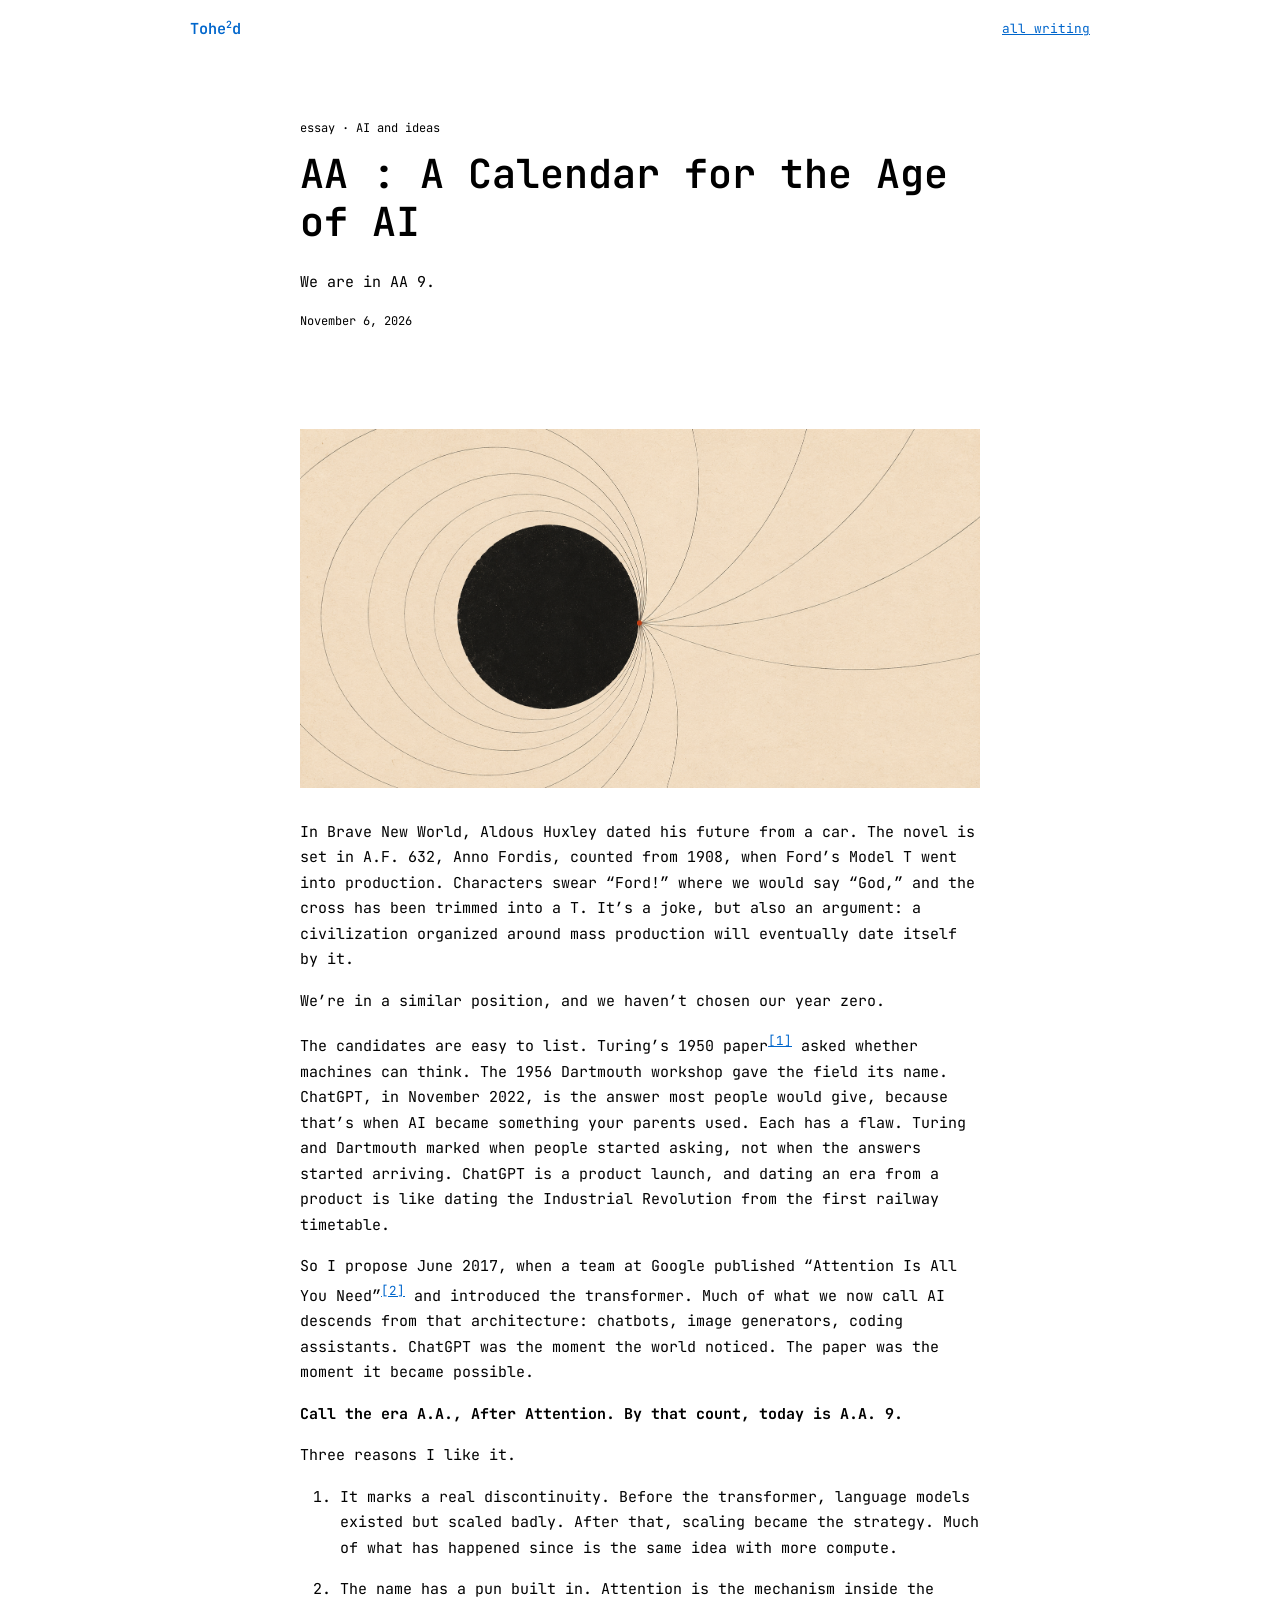
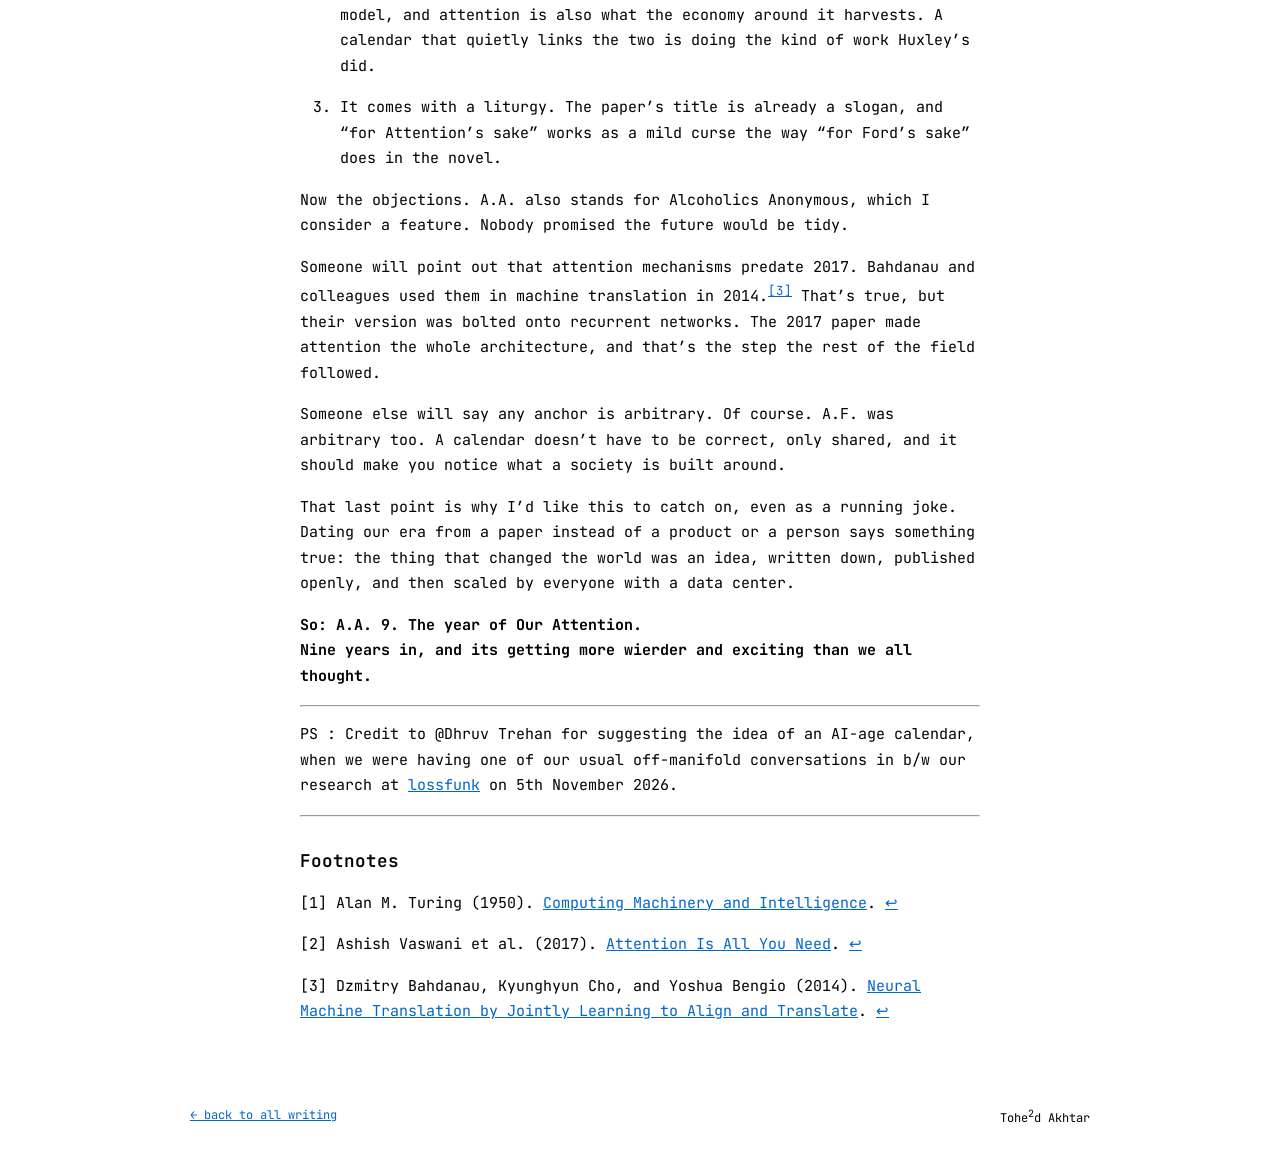
==== posts/aa-a-calendar-for-the-age-of-ai.html @ 62574675 "Add AA calendar blog post with cover and paper citations" ====
<!DOCTYPE html>
<html lang="en">
<head>
    <meta charset="UTF-8">
    <meta name="viewport" content="width=device-width, initial-scale=1">
    <meta name="description" content="We are in AA 9.">
    
    <title>AA : A Calendar for the Age of AI — Tohe²d Akhtar</title>
    <link rel="icon" type="image/png" sizes="32x32" href="../assets/logo/favicon.png">
    <link rel="apple-touch-icon" sizes="180x180" href="../assets/logo/apple-touch-icon.png">
    <link rel="preconnect" href="https://fonts.googleapis.com">
    <link rel="preconnect" href="https://fonts.gstatic.com" crossorigin>
    <link href="https://fonts.googleapis.com/css2?family=JetBrains+Mono:wght@300;400;500;600&display=swap" rel="stylesheet">
    <link rel="stylesheet" href="../css/portfolio.css">
    <link rel="stylesheet" href="../css/post.css">
</head>
<body>
    <header class="post-site-header">
        <a class="site-name" href="../index.html" aria-label="Tohe squared d Akhtar home">Tohe<sup>2</sup>d</a>
        <a href="../index.html#blog">all writing</a>
    </header>
    <main class="blog-post">
        <header class="post-header">
            <p class="post-label">essay · AI and ideas</p>
            <h1>AA : A Calendar for the Age of AI</h1>
            <p class="post-description">We are in AA 9.</p>
            <time datetime="2026-11-06">November 6, 2026</time>
        </header>
        <article class="post-content">
<p><img src="../assets/images/nine-orbits-one-point.png" alt="Nine Orbits, One Point"></p>
<p>In Brave New World, Aldous Huxley dated his future from a car. The novel is set in A.F. 632, Anno Fordis, counted from 1908, when Ford’s Model T went into production. Characters swear “Ford!” where we would say “God,” and the cross has been trimmed into a T. It’s a joke, but also an argument: a civilization organized around mass production will eventually date itself by it.</p>
<p>We’re in a similar position, and we haven’t chosen our year zero.</p>
<p>The candidates are easy to list. Turing’s 1950 paper<sup><a href="#fn-1" id="ref-1" aria-label="Footnote 1">[1]</a></sup> asked whether machines can think. The 1956 Dartmouth workshop gave the field its name. ChatGPT, in November 2022, is the answer most people would give, because that’s when AI became something your parents used. Each has a flaw. Turing and Dartmouth marked when people started asking, not when the answers started arriving. ChatGPT is a product launch, and dating an era from a product is like dating the Industrial Revolution from the first railway timetable.</p>
<p>So I propose June 2017, when a team at Google published “Attention Is All You Need”<sup><a href="#fn-2" id="ref-2" aria-label="Footnote 2">[2]</a></sup> and introduced the transformer. Much of what we now call AI descends from that architecture: chatbots, image generators, coding assistants. ChatGPT was the moment the world noticed. The paper was the moment it became possible.</p>
<p><strong>Call the era A.A., After Attention. By that count, today is A.A. 9.</strong></p>
<p>Three reasons I like it.</p>
<ol>
<li><p>It marks a real discontinuity. Before the transformer, language models existed but scaled badly. After that, scaling became the strategy. Much of what has happened since is the same idea with more compute.</p>
</li>
<li><p>The name has a pun built in. Attention is the mechanism inside the model, and attention is also what the economy around it harvests. A calendar that quietly links the two is doing the kind of work Huxley’s did.</p>
</li>
<li><p>It comes with a liturgy. The paper’s title is already a slogan, and “for Attention’s sake” works as a mild curse the way “for Ford’s sake” does in the novel.</p>
</li>
</ol>
<p>Now the objections. A.A. also stands for Alcoholics Anonymous, which I consider a feature. Nobody promised the future would be tidy.</p>
<p>Someone will point out that attention mechanisms predate 2017. Bahdanau and colleagues used them in machine translation in 2014.<sup><a href="#fn-3" id="ref-3" aria-label="Footnote 3">[3]</a></sup> That’s true, but their version was bolted onto recurrent networks. The 2017 paper made attention the whole architecture, and that’s the step the rest of the field followed.</p>
<p>Someone else will say any anchor is arbitrary. Of course. A.F. was arbitrary too. A calendar doesn’t have to be correct, only shared, and it should make you notice what a society is built around.</p>
<p>That last point is why I’d like this to catch on, even as a running joke. Dating our era from a paper instead of a product or a person says something true: the thing that changed the world was an idea, written down, published openly, and then scaled by everyone with a data center.</p>
<p><strong>So: A.A. 9. The year of Our Attention.</strong><br><strong>Nine years in, and its getting more wierder and exciting than we all thought.</strong></p>
<hr>
<p>PS : Credit to @Dhruv Trehan for suggesting the idea of an AI-age calendar, when we were having one of our usual off-manifold conversations in b/w our research at <a href="https://lossfunk.com">lossfunk</a> on 5th November 2026.</p>
<hr>
<h3>Footnotes</h3>
<p id="fn-1">[1] Alan M. Turing (1950). <a href="https://doi.org/10.1093/mind/LIX.236.433">Computing Machinery and Intelligence</a>. <a href="#ref-1" aria-label="Back to citation 1">↩</a></p>

<p id="fn-2">[2] Ashish Vaswani et al. (2017). <a href="https://arxiv.org/abs/1706.03762">Attention Is All You Need</a>. <a href="#ref-2" aria-label="Back to citation 2">↩</a></p>

<p id="fn-3">[3] Dzmitry Bahdanau, Kyunghyun Cho, and Yoshua Bengio (2014). <a href="https://arxiv.org/abs/1409.0473">Neural Machine Translation by Jointly Learning to Align and Translate</a>. <a href="#ref-3" aria-label="Back to citation 3">↩</a></p>

        </article>
    </main>
    <footer class="post-footer">
        <a href="../index.html#blog">← back to all writing</a>
        <span>Tohe<sup>2</sup>d Akhtar</span>
    </footer>
</body>
</html>
---- css/portfolio.css ----
:root { --mono: "JetBrains Mono", monospace; }
* { box-sizing: border-box; }
html { scroll-behavior: smooth; scroll-padding-top: 5rem; }
body { margin: 0; font: 400 15px/1.7 var(--mono); }
a, a:visited { color: #06c; }
button { font: inherit; }
img { max-width: 100%; }
.skip-link { position: fixed; top: 1rem; left: 1rem; z-index: 20; transform: translateY(-200%); }
.skip-link:focus { transform: translateY(0); }
.site-header, .paper-container, .site-footer { width: min(1080px, calc(100% - 48px)); margin-inline: auto; }
.site-header { position: sticky; top: 0; z-index: 10; display: flex; align-items: center; gap: 1rem; padding: 12px 0; background: Canvas; }
.site-brand { display: flex; align-items: center; gap: .6rem; white-space: nowrap; }
.site-name { font-size: .95rem; font-weight: 600; text-decoration: none; white-space: nowrap; }
.site-name sup { font-size: .65em; }
.top-nav { display: flex; gap: .8rem; margin-left: auto; }
.nav-item { font: 500 .8rem var(--mono); }
.paper-container { min-height: calc(100vh - 130px); padding: 32px 0 48px; }
.content-area { width: 100%; max-width: 680px; margin-inline: auto; outline: none; }
.page-meta { display: flex; justify-content: space-between; padding-bottom: 1rem; font-size: .7rem; }
#content { overflow-wrap: anywhere; }
#content h3 { margin: 2rem 0 1rem; font: 600 1.8rem/1.3 var(--mono); }
#content > p { margin: 0 0 1.2rem; }
#content h4, .experience-title { margin-bottom: .8rem; font-size: 1.1rem; font-weight: 600; }
.experience, .profile-section { margin-top: 2.5rem; }
.experience-list, .achievement-list { padding-left: 1.2rem; }
.experience-item { padding-bottom: 1rem; }
.experience-row { display: flex; justify-content: space-between; flex-wrap: wrap; gap: .25rem 1rem; }
.experience-role { font-weight: 600; }
.experience-date, .experience-location, .research-status, .post-list time { font-size: .75rem; }
#content[data-section="research"] > ul > li { margin-bottom: 1.5rem; }
#content[data-section="research"] > ul > li:last-child { margin-bottom: 0; }
.post-list p { margin: .35rem 0; }
.post-list > li { margin-bottom: 1.5rem; }
.about-ship { display: block; width: min(100%, 480px); aspect-ratio: 16 / 9; height: auto; object-fit: cover; margin-top: 2rem; }
.site-footer { display: flex; justify-content: space-between; flex-wrap: wrap; gap: 1rem; padding: 1rem 0; font-size: .7rem; }
.site-footer sup { font-size: .5em; }
@media (max-width: 680px) {
  .site-header, .paper-container, .site-footer { width: calc(100% - 32px); }
  .site-header { flex-wrap: wrap; gap: .5rem; }
  .top-nav { order: 3; width: 100%; justify-content: space-between; margin-left: 0; }
  .nav-item { font-size: .7rem; }
  .paper-container { padding-top: 1.5rem; }
  .experience-row { flex-direction: column; }
}
@media (prefers-reduced-motion: reduce) { html { scroll-behavior: auto; } }
@media print { .site-header, .site-footer { display: none; } .paper-container { width: 100%; padding: 0; } }
---- css/post.css ----
.post-site-header, .post-footer { width: min(900px, calc(100% - 48px)); margin-inline: auto; }
.post-site-header { display: flex; align-items: center; padding: 1rem 0; font-size: .8rem; }
.post-site-header > a:not(.site-name) { margin-left: auto; }
.blog-post { width: min(900px, calc(100% - 48px)); margin-inline: auto; padding: 3rem 0; }
.post-header, .post-content { max-width: 680px; margin-inline: auto; }
.post-header { padding-bottom: 2rem; }
.post-label, .post-header time { font-size: .75rem; }
.post-header h1 { margin: 0; font: 600 clamp(1.8rem, 4vw, 2.5rem)/1.2 var(--mono); }
.post-description { margin: 1.5rem 0 .75rem; }
.post-content { padding-top: 2rem; }
.post-content h2 { margin: 2.5rem 0 1rem; font: 600 1.4rem/1.3 var(--mono); }
.post-content h3 { margin-top: 2rem; font: 600 1.1rem/1.4 var(--mono); }
.post-content p, .post-content li { margin-bottom: 1rem; }
.post-content pre { max-width: 100%; overflow-x: auto; }
.post-content code { font: .9em var(--mono); }
.post-content img { display: block; max-width: 100%; height: auto; margin: 2rem auto; }
.post-footer { display: flex; justify-content: space-between; gap: 1rem; padding: 1rem 0 2rem; font-size: .75rem; }
@media (max-width: 540px) {
  .post-site-header, .post-footer, .blog-post { width: calc(100% - 32px); }
  .blog-post { padding: 2.5rem 0; }
}
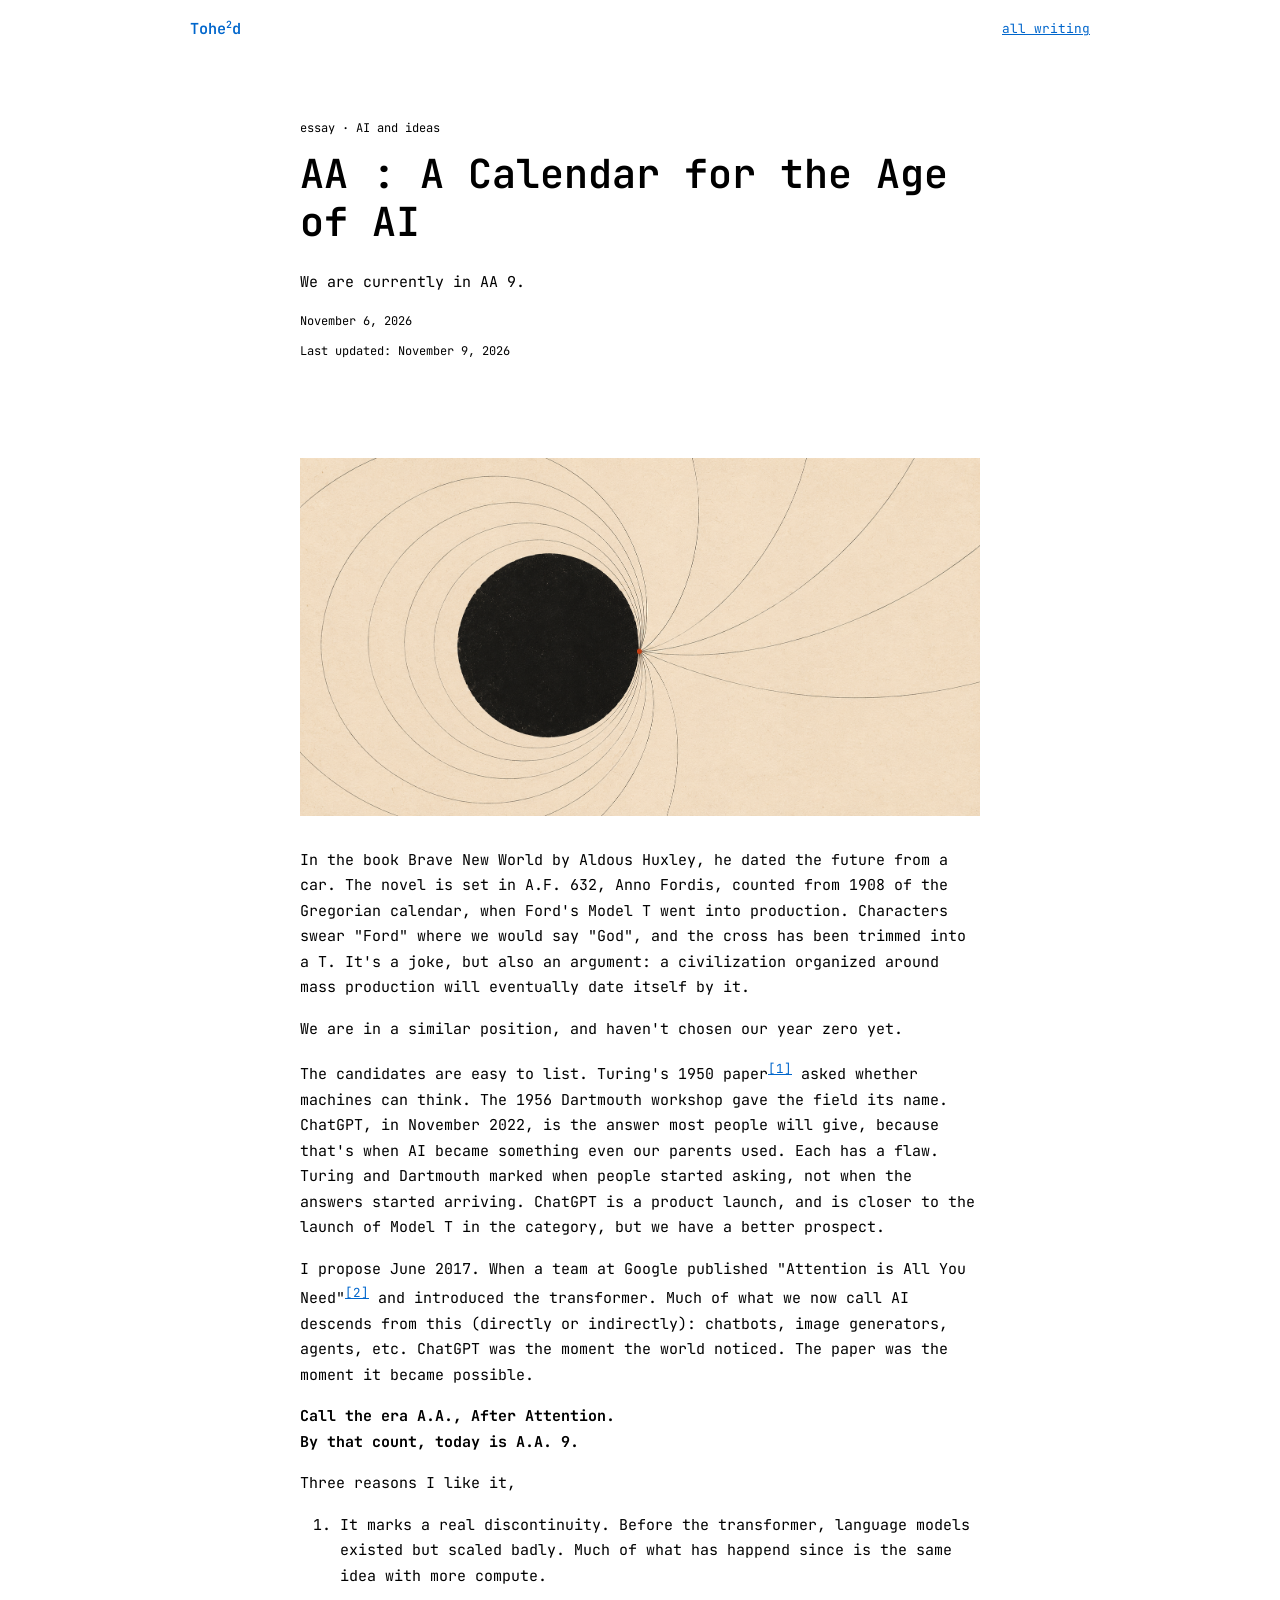
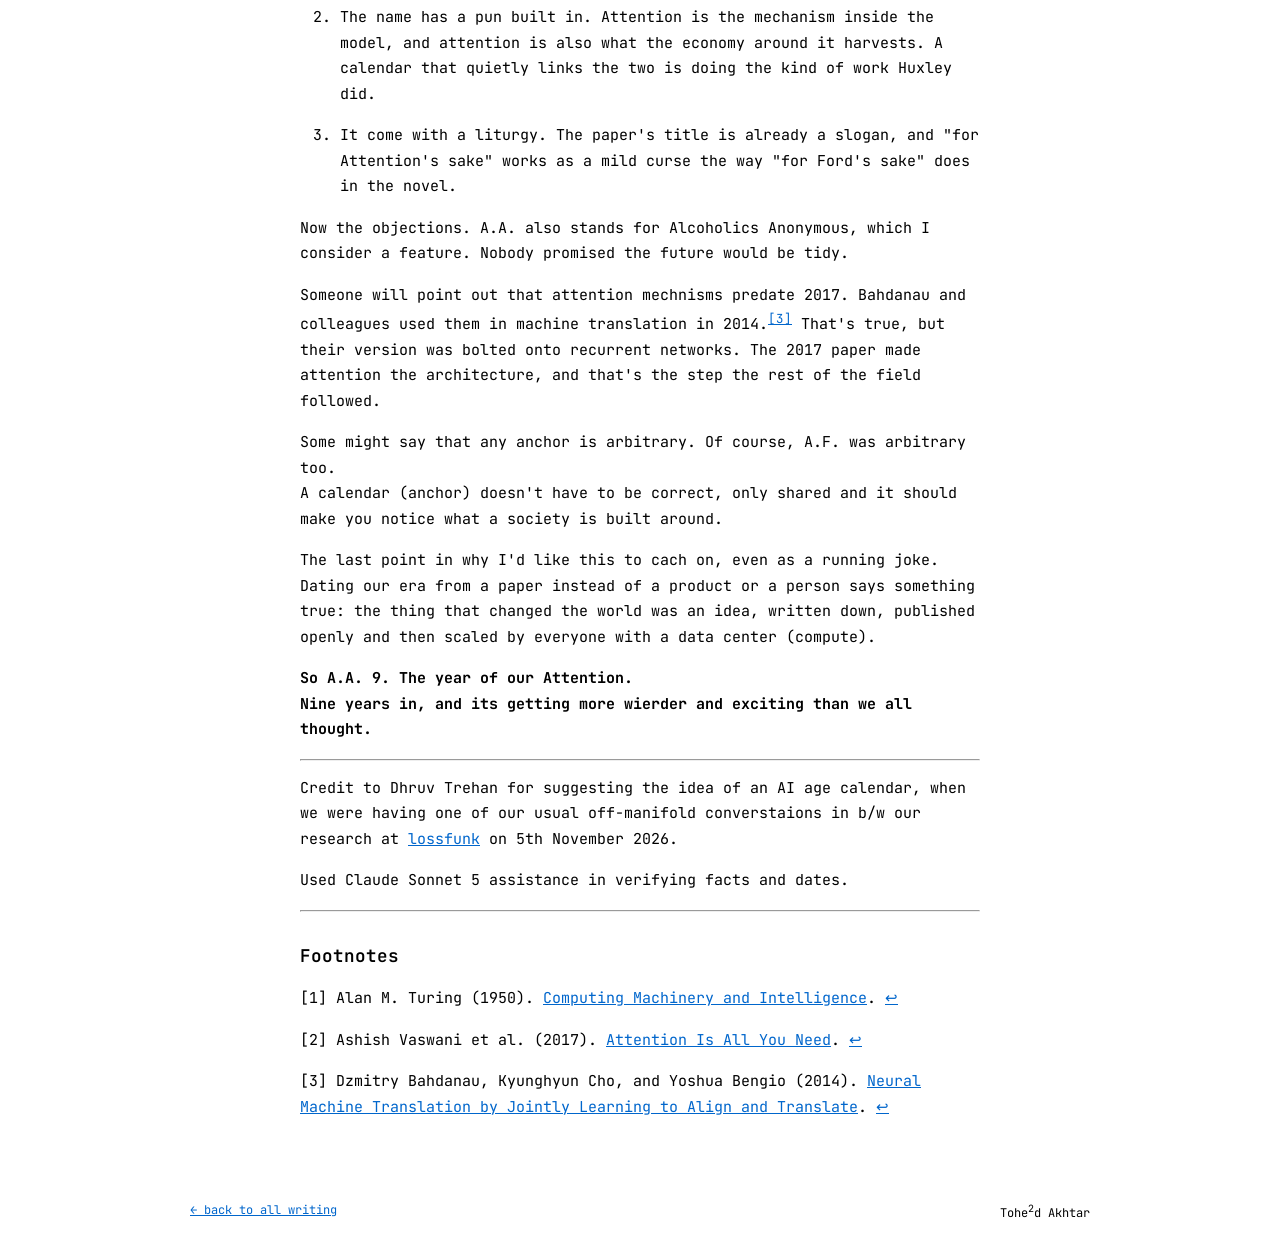
==== commit 22772e7f: "Revise AA essay and display blog update dates" ====
--- a/posts/aa-a-calendar-for-the-age-of-ai.html
+++ b/posts/aa-a-calendar-for-the-age-of-ai.html
@@ -3,7 +3,7 @@
 <head>
     <meta charset="UTF-8">
     <meta name="viewport" content="width=device-width, initial-scale=1">
-    <meta name="description" content="We are in AA 9.">
+    <meta name="description" content="We are currently in AA 9.">
     
     <title>AA : A Calendar for the Age of AI — Tohe²d Akhtar</title>
     <link rel="icon" type="image/png" sizes="32x32" href="../assets/logo/favicon.png">
@@ -23,32 +23,34 @@
         <header class="post-header">
             <p class="post-label">essay · AI and ideas</p>
             <h1>AA : A Calendar for the Age of AI</h1>
-            <p class="post-description">We are in AA 9.</p>
+            <p class="post-description">We are currently in AA 9.</p>
             <time datetime="2026-11-06">November 6, 2026</time>
+            <p class="post-updated">Last updated: <time datetime="2026-11-09">November 9, 2026</time></p>
         </header>
         <article class="post-content">
 <p><img src="../assets/images/nine-orbits-one-point.png" alt="Nine Orbits, One Point"></p>
-<p>In Brave New World, Aldous Huxley dated his future from a car. The novel is set in A.F. 632, Anno Fordis, counted from 1908, when Ford’s Model T went into production. Characters swear “Ford!” where we would say “God,” and the cross has been trimmed into a T. It’s a joke, but also an argument: a civilization organized around mass production will eventually date itself by it.</p>
-<p>We’re in a similar position, and we haven’t chosen our year zero.</p>
-<p>The candidates are easy to list. Turing’s 1950 paper<sup><a href="#fn-1" id="ref-1" aria-label="Footnote 1">[1]</a></sup> asked whether machines can think. The 1956 Dartmouth workshop gave the field its name. ChatGPT, in November 2022, is the answer most people would give, because that’s when AI became something your parents used. Each has a flaw. Turing and Dartmouth marked when people started asking, not when the answers started arriving. ChatGPT is a product launch, and dating an era from a product is like dating the Industrial Revolution from the first railway timetable.</p>
-<p>So I propose June 2017, when a team at Google published “Attention Is All You Need”<sup><a href="#fn-2" id="ref-2" aria-label="Footnote 2">[2]</a></sup> and introduced the transformer. Much of what we now call AI descends from that architecture: chatbots, image generators, coding assistants. ChatGPT was the moment the world noticed. The paper was the moment it became possible.</p>
-<p><strong>Call the era A.A., After Attention. By that count, today is A.A. 9.</strong></p>
-<p>Three reasons I like it.</p>
+<p>In the book Brave New World by Aldous Huxley, he dated the future from a car. The novel is set in A.F. 632, Anno Fordis, counted from 1908 of the Gregorian calendar, when Ford&#39;s Model T went into production. Characters swear &quot;Ford&quot; where we would say &quot;God&quot;, and the cross has been trimmed into a T. It&#39;s a joke, but also an argument: a civilization organized around mass production will eventually date itself by it.</p>
+<p>We are in a similar position, and haven&#39;t chosen our year zero yet.</p>
+<p>The candidates are easy to list. Turing&#39;s 1950 paper<sup><a href="#fn-1" id="ref-1" aria-label="Footnote 1">[1]</a></sup> asked whether machines can think. The 1956 Dartmouth workshop gave the field its name. ChatGPT, in November 2022, is the answer most people will give, because that&#39;s when AI became something even our parents used. Each has a flaw. Turing and Dartmouth marked when people started asking, not when the answers started arriving. ChatGPT is a product launch, and is closer to the launch of Model T in the category, but we have a better prospect.</p>
+<p>I propose June 2017. When a team at Google published &quot;Attention is All You Need&quot;<sup><a href="#fn-2" id="ref-2" aria-label="Footnote 2">[2]</a></sup> and introduced the transformer. Much of what we now call AI descends from this (directly or indirectly): chatbots, image generators, agents, etc. ChatGPT was the moment the world noticed. The paper was the moment it became possible.</p>
+<p><strong>Call the era A.A., After Attention.</strong><br><strong>By that count, today is A.A. 9.</strong></p>
+<p>Three reasons I like it,</p>
 <ol>
-<li><p>It marks a real discontinuity. Before the transformer, language models existed but scaled badly. After that, scaling became the strategy. Much of what has happened since is the same idea with more compute.</p>
+<li><p>It marks a real discontinuity. Before the transformer, language models existed but scaled badly. Much of what has happend since is the same idea with more compute.</p>
 </li>
-<li><p>The name has a pun built in. Attention is the mechanism inside the model, and attention is also what the economy around it harvests. A calendar that quietly links the two is doing the kind of work Huxley’s did.</p>
+<li><p>The name has a pun built in. Attention is the mechanism inside the model, and attention is also what the economy around it harvests. A calendar that quietly links the two is doing the kind of work Huxley did.</p>
 </li>
-<li><p>It comes with a liturgy. The paper’s title is already a slogan, and “for Attention’s sake” works as a mild curse the way “for Ford’s sake” does in the novel.</p>
+<li><p>It come with a liturgy. The paper&#39;s title is already a slogan, and &quot;for Attention&#39;s sake&quot; works as a mild curse the way &quot;for Ford&#39;s sake&quot; does in the novel.</p>
 </li>
 </ol>
 <p>Now the objections. A.A. also stands for Alcoholics Anonymous, which I consider a feature. Nobody promised the future would be tidy.</p>
-<p>Someone will point out that attention mechanisms predate 2017. Bahdanau and colleagues used them in machine translation in 2014.<sup><a href="#fn-3" id="ref-3" aria-label="Footnote 3">[3]</a></sup> That’s true, but their version was bolted onto recurrent networks. The 2017 paper made attention the whole architecture, and that’s the step the rest of the field followed.</p>
-<p>Someone else will say any anchor is arbitrary. Of course. A.F. was arbitrary too. A calendar doesn’t have to be correct, only shared, and it should make you notice what a society is built around.</p>
-<p>That last point is why I’d like this to catch on, even as a running joke. Dating our era from a paper instead of a product or a person says something true: the thing that changed the world was an idea, written down, published openly, and then scaled by everyone with a data center.</p>
-<p><strong>So: A.A. 9. The year of Our Attention.</strong><br><strong>Nine years in, and its getting more wierder and exciting than we all thought.</strong></p>
+<p>Someone will point out that attention mechnisms predate 2017. Bahdanau and colleagues used them in machine translation in 2014.<sup><a href="#fn-3" id="ref-3" aria-label="Footnote 3">[3]</a></sup> That&#39;s true, but their version was bolted onto recurrent networks. The 2017 paper made attention the architecture, and that&#39;s the step the rest of the field followed.</p>
+<p>Some might say that any anchor is arbitrary. Of course, A.F. was arbitrary too.<br>A calendar (anchor) doesn&#39;t have to be correct, only shared and it should make you notice what a society is built around.</p>
+<p>The last point in why I&#39;d like this to cach on, even as a running joke. Dating our era from a paper instead of a product or a person says something true: the thing that changed the world was an idea, written down, published openly and then scaled by everyone with a data center (compute).</p>
+<p><strong>So A.A. 9. The year of our Attention.</strong><br><strong>Nine years in, and its getting more wierder and exciting than we all thought.</strong></p>
 <hr>
-<p>PS : Credit to @Dhruv Trehan for suggesting the idea of an AI-age calendar, when we were having one of our usual off-manifold conversations in b/w our research at <a href="https://lossfunk.com">lossfunk</a> on 5th November 2026.</p>
+<p>Credit to Dhruv Trehan for suggesting the idea of an AI age calendar, when we were having one of our usual off-manifold converstaions in b/w our research at <a href="https://lossfunk.com">lossfunk</a> on 5th November 2026.</p>
+<p>Used Claude Sonnet 5 assistance in verifying facts and dates.</p>
 <hr>
 <h3>Footnotes</h3>
 <p id="fn-1">[1] Alan M. Turing (1950). <a href="https://doi.org/10.1093/mind/LIX.236.433">Computing Machinery and Intelligence</a>. <a href="#ref-1" aria-label="Back to citation 1">↩</a></p>
--- a/css/post.css
+++ b/css/post.css
@@ -5,6 +5,7 @@
 .post-header, .post-content { max-width: 680px; margin-inline: auto; }
 .post-header { padding-bottom: 2rem; }
 .post-label, .post-header time { font-size: .75rem; }
+.post-updated { margin: .5rem 0 0; font-size: .75rem; }
 .post-header h1 { margin: 0; font: 600 clamp(1.8rem, 4vw, 2.5rem)/1.2 var(--mono); }
 .post-description { margin: 1.5rem 0 .75rem; }
 .post-content { padding-top: 2rem; }
